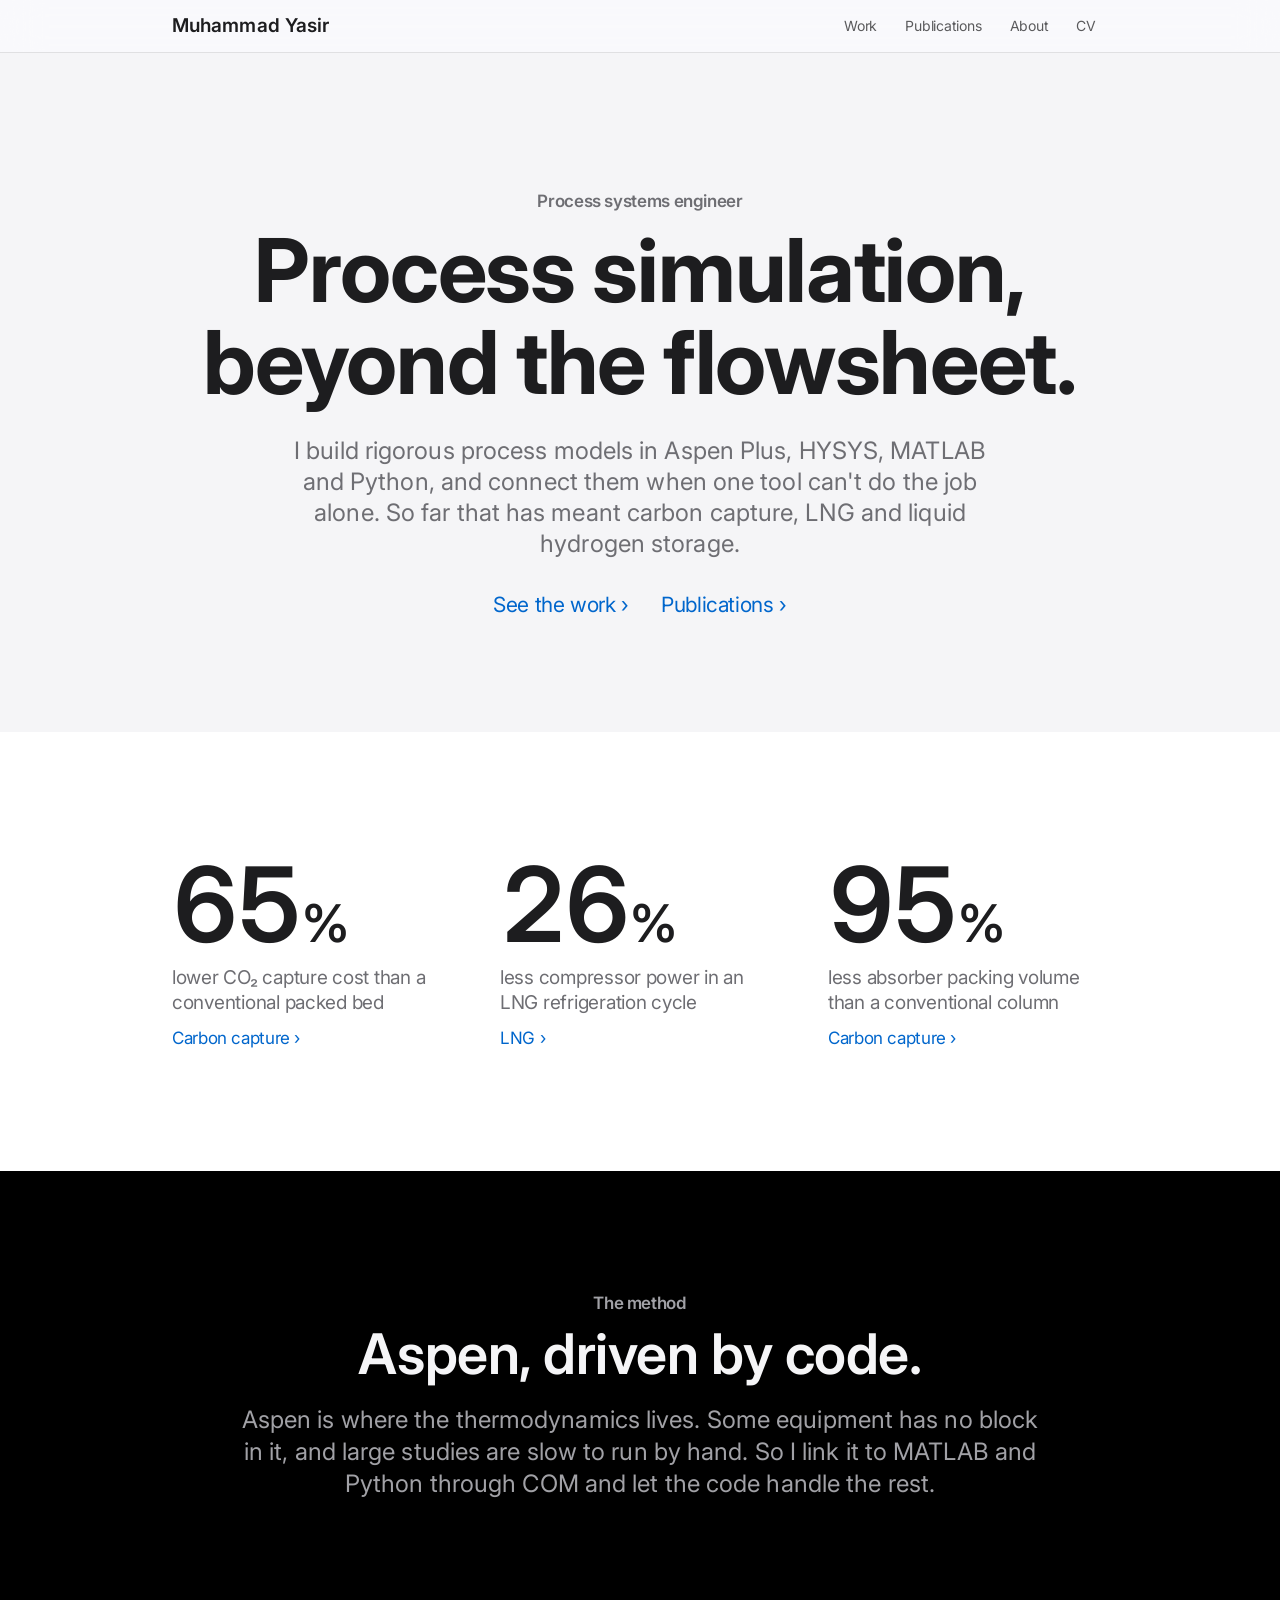
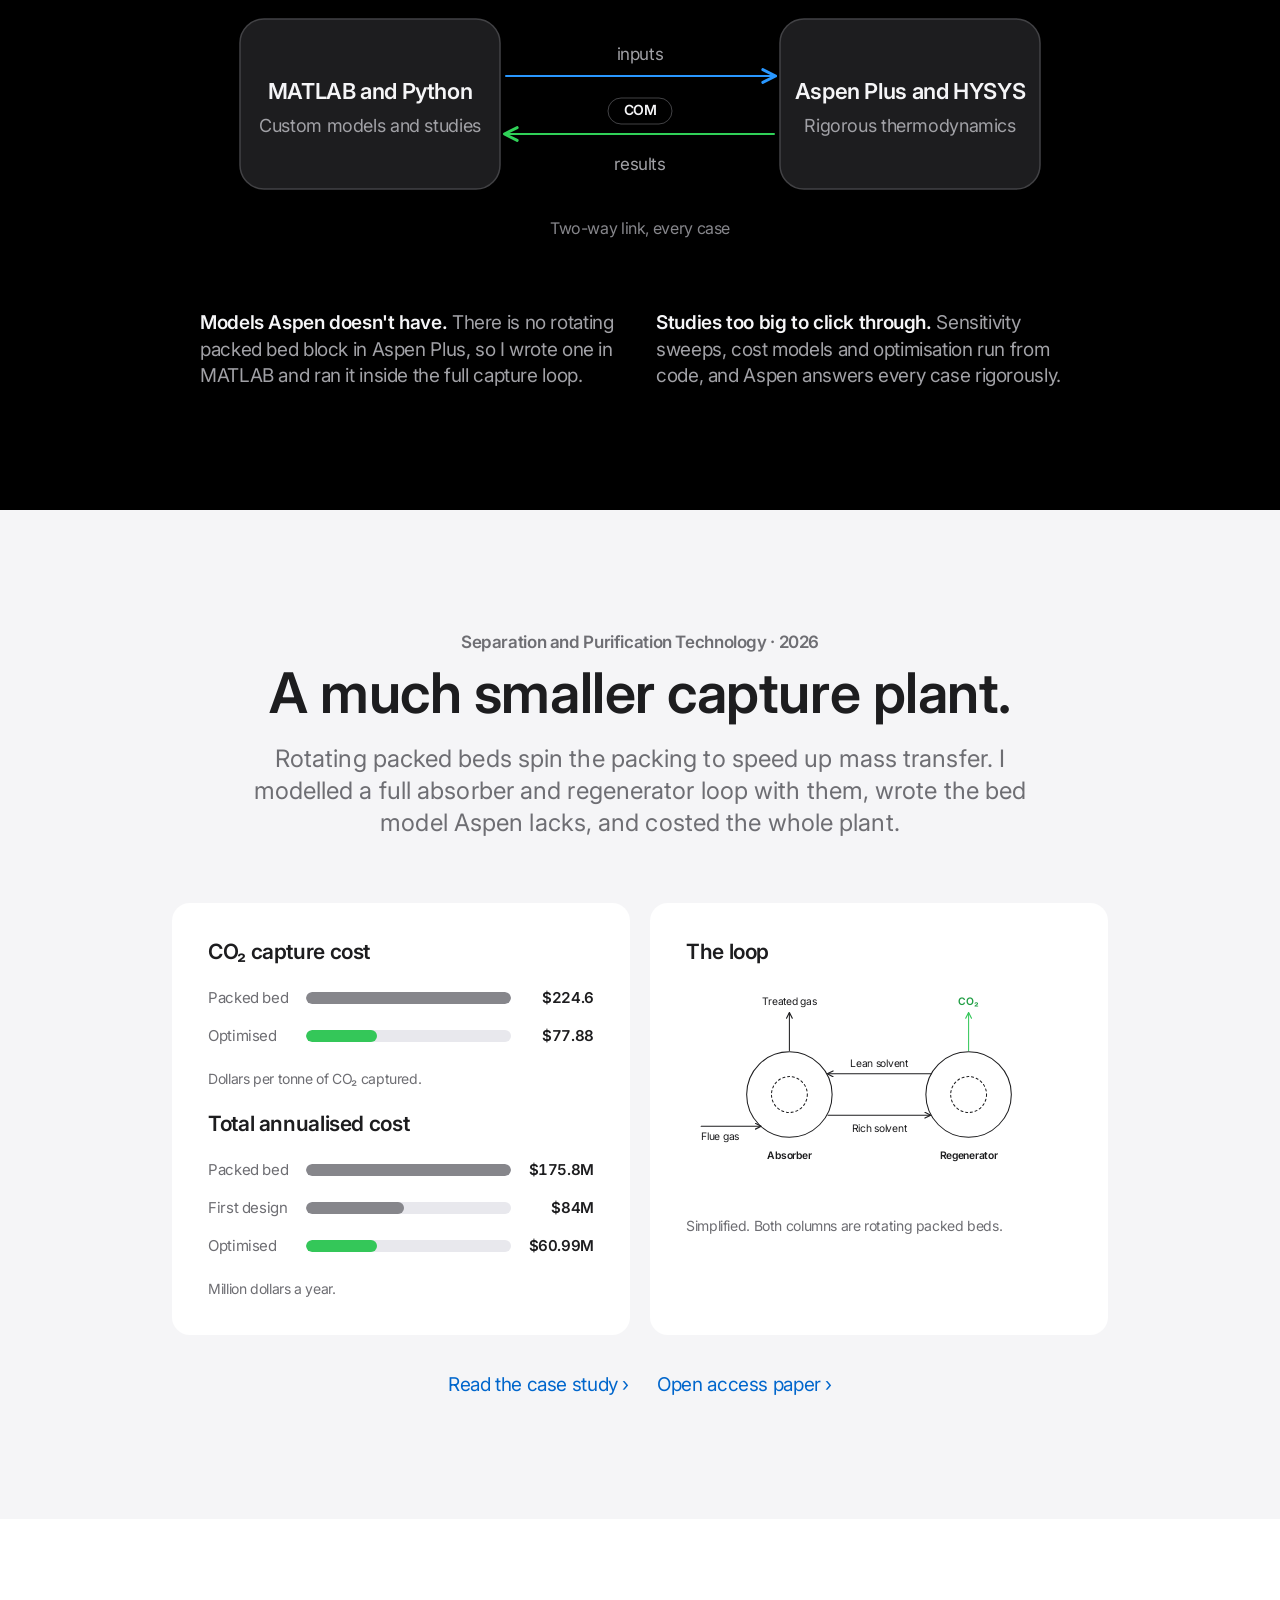
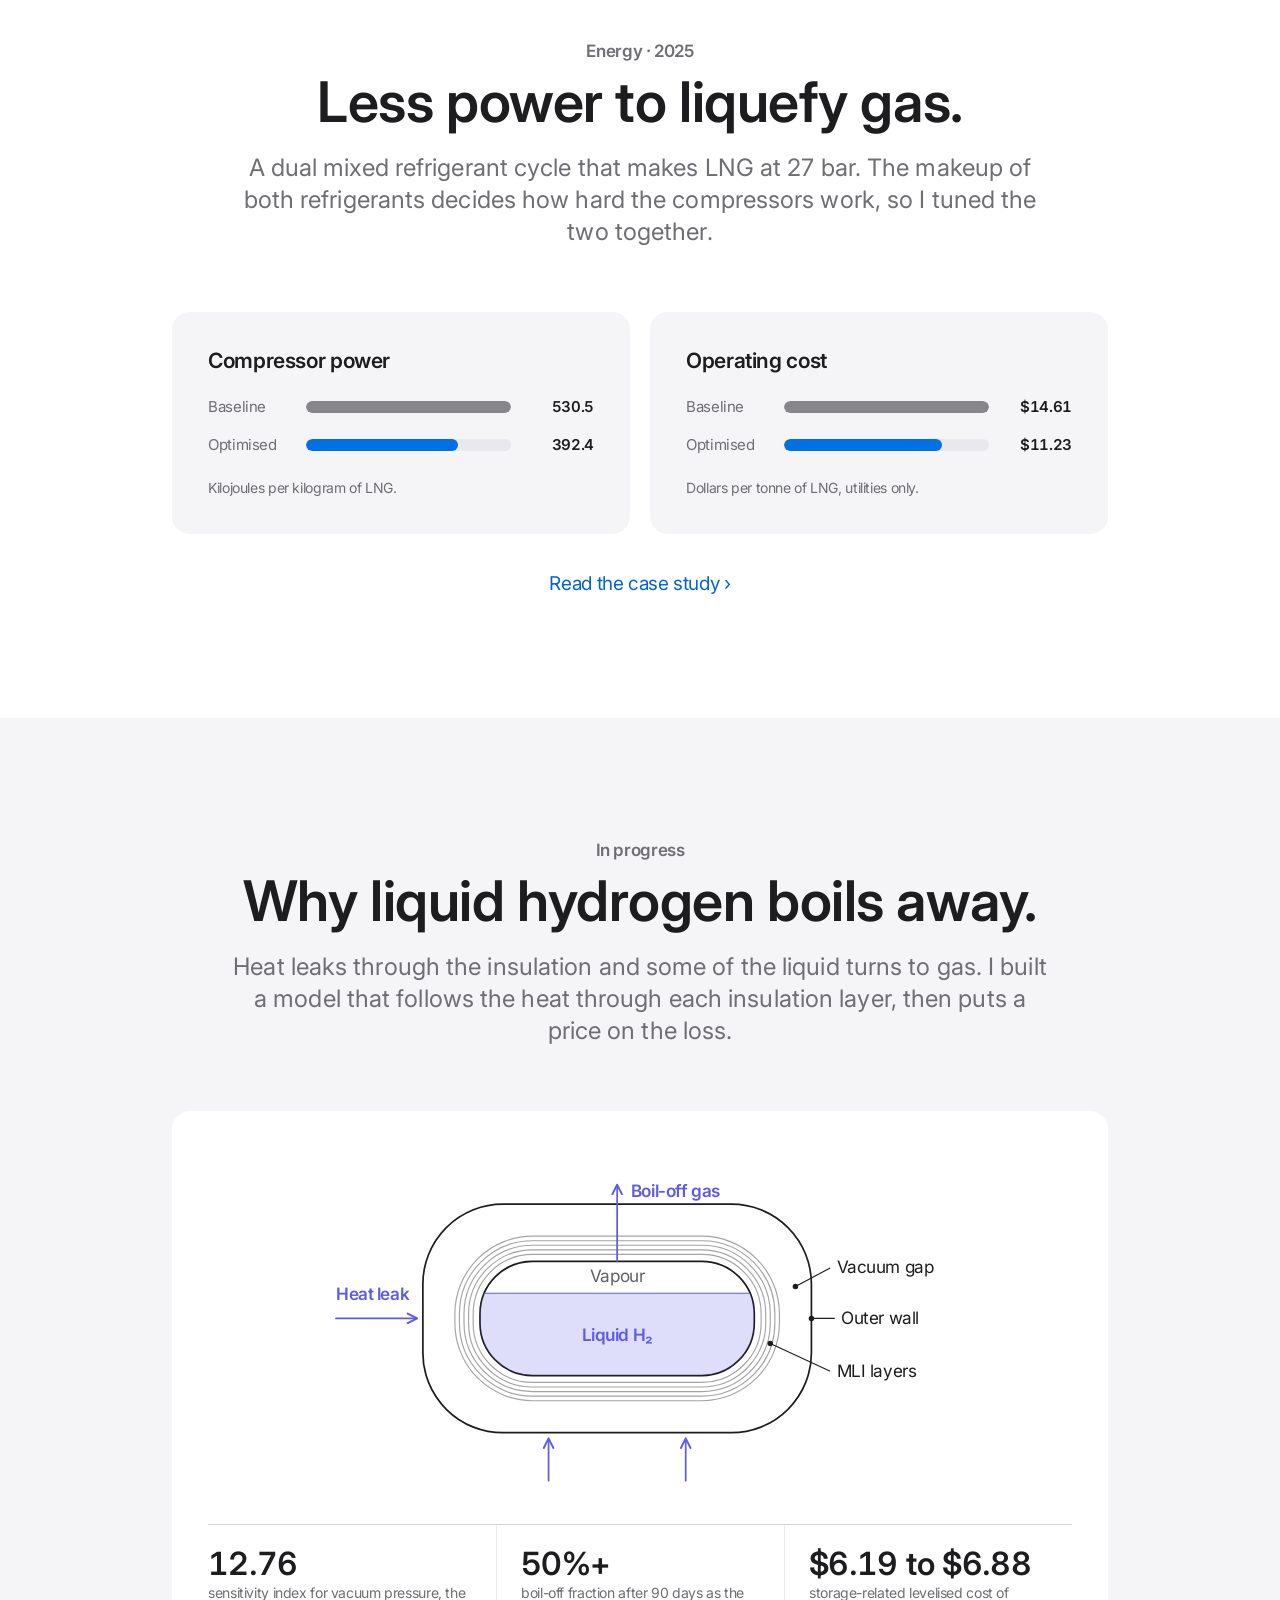
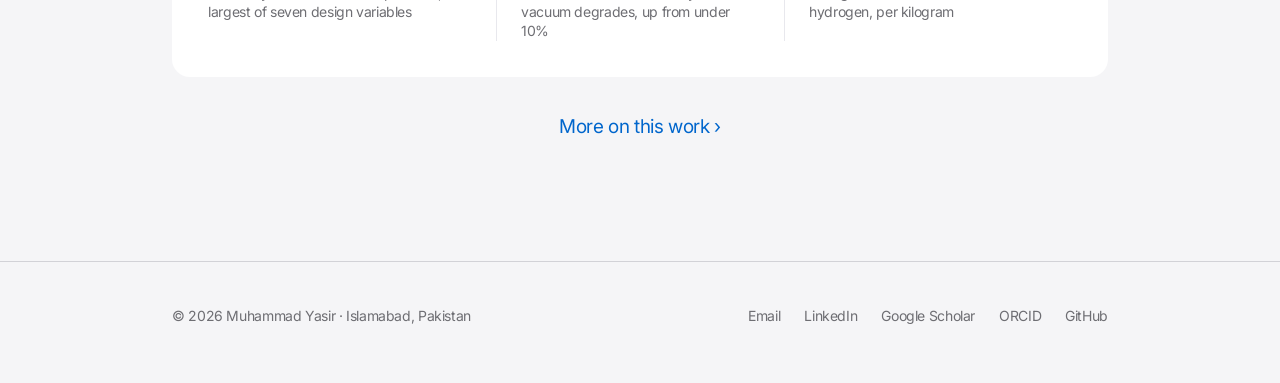
==== index.html @ c4dac1cd "Initial portfolio site Static site: home, publications, about and four case studies." ====
<!doctype html>
<html lang="en">
<head>
<meta charset="utf-8">
<meta name="viewport" content="width=device-width,initial-scale=1,viewport-fit=cover">
<title>Muhammad Yasir | Process systems engineer</title>
<meta name="description" content="Process systems engineer. Rigorous models in Aspen Plus, HYSYS, MATLAB and Python, connected through COM. Published work on carbon capture, LNG and liquid hydrogen storage.">
<link rel="canonical" href="https://yasirshehzad10.github.io/">
<link rel="icon" href="favicon.svg" type="image/svg+xml">
<meta property="og:type" content="website">
<meta property="og:title" content="Muhammad Yasir | Process systems engineer">
<meta property="og:description" content="Process simulation beyond the flowsheet. Published work on carbon capture, LNG and liquid hydrogen storage.">
<meta property="og:url" content="https://yasirshehzad10.github.io/">
<meta property="og:image" content="https://yasirshehzad10.github.io/assets/img/og/home.png">
<meta name="twitter:card" content="summary_large_image">
<link rel="preconnect" href="https://fonts.googleapis.com">
<link rel="preconnect" href="https://fonts.gstatic.com" crossorigin>
<link rel="stylesheet" href="https://fonts.googleapis.com/css2?family=Inter:opsz,wght@14..32,400..700&display=swap">
<link rel="stylesheet" href="assets/css/site.css">
<script type="application/ld+json">
{"@context":"https://schema.org","@type":"Person","name":"Muhammad Yasir","jobTitle":"Process systems engineer","url":"https://yasirshehzad10.github.io/","image":"https://yasirshehzad10.github.io/assets/img/about/yasir-800.webp","alumniOf":"NFC Institute of Engineering and Technology","sameAs":["https://www.linkedin.com/in/muhammadyasir-che","https://scholar.google.com/citations?user=EjWnAtcAAAAJ","https://orcid.org/0009-0003-7058-2050","https://github.com/yasirshehzad10"]}
</script>
</head>
<body>
<a class="skip" href="#main">Skip to content</a>
<header class="nav"><div class="nav-in">
  <a class="brand" href="./">Muhammad Yasir</a>
  <nav aria-label="Main"><a href="#work">Work</a><a href="publications/">Publications</a><a href="about/">About</a><a href="cv.pdf">CV</a></nav>
</div></header>

<main id="main">

<section class="hero">
  <div class="wrap reveal">
    <p class="eyebrow">Process systems engineer</p>
    <h1>Process simulation,<br>beyond the flowsheet.</h1>
    <p class="sub">I build rigorous process models in Aspen Plus, HYSYS, MATLAB and Python, and connect them when one tool can't do the job alone. So far that has meant carbon capture, LNG and liquid hydrogen storage.</p>
    <p class="hero-links"><a class="chev-link" href="#work">See the work</a><a class="chev-link" href="publications/">Publications</a></p>
  </div>
</section>

<section class="sec sec--alt" aria-label="Headline results">
  <div class="wrap">
    <div class="figs reveal">
      <div class="fig"><b>65<small>%</small></b><span>lower CO₂ capture cost than a conventional packed bed</span><a class="chev-link" href="work/rpb-carbon-capture/">Carbon capture</a></div>
      <div class="fig"><b>26<small>%</small></b><span>less compressor power in an LNG refrigeration cycle</span><a class="chev-link" href="work/lng-dual-mixed-refrigerant/">LNG</a></div>
      <div class="fig"><b>95<small>%</small></b><span>less absorber packing volume than a conventional column</span><a class="chev-link" href="work/rpb-carbon-capture/">Carbon capture</a></div>
    </div>
  </div>
</section>

<section class="sec sec--dark" id="method" aria-labelledby="method-h">
  <div class="wrap center reveal">
    <p class="eyebrow">The method</p>
    <h2 class="h" id="method-h">Aspen, driven by code.</h2>
    <p class="lede">Aspen is where the thermodynamics lives. Some equipment has no block in it, and large studies are slow to run by hand. So I link it to MATLAB and Python through COM and let the code handle the rest.</p>

    <div class="method">
      <svg class="m-desk" viewBox="0 0 880 290" role="img" aria-labelledby="ml-t" font-family="-apple-system,BlinkMacSystemFont,'SF Pro Text',Inter,'Segoe UI',Helvetica,Arial,sans-serif">
        <title id="ml-t">MATLAB and Python send inputs to Aspen Plus and HYSYS through COM. Aspen sends rigorous results back.</title>
        <defs>
          <marker id="mb" viewBox="0 0 10 10" refX="8" refY="5" markerWidth="8" markerHeight="8" orient="auto"><path d="M1 1L9 5L1 9" fill="none" stroke="#2997ff" stroke-width="1.8" stroke-linecap="round" stroke-linejoin="round"/></marker>
          <marker id="mg" viewBox="0 0 10 10" refX="8" refY="5" markerWidth="8" markerHeight="8" orient="auto"><path d="M1 1L9 5L1 9" fill="none" stroke="#30d158" stroke-width="1.8" stroke-linecap="round" stroke-linejoin="round"/></marker>
        </defs>
        <rect x="40" y="55" width="260" height="170" rx="24" fill="#1d1d1f" stroke="#424245" stroke-width="1.5"/>
        <rect x="580" y="55" width="260" height="170" rx="24" fill="#1d1d1f" stroke="#424245" stroke-width="1.5"/>
        <g text-anchor="middle">
          <text x="170" y="135" font-size="22" font-weight="600" fill="#f5f5f7">MATLAB and Python</text>
          <text x="170" y="168" font-size="18" fill="#a1a1a6">Custom models and studies</text>
          <text x="710" y="135" font-size="22" font-weight="600" fill="#f5f5f7">Aspen Plus and HYSYS</text>
          <text x="710" y="168" font-size="18" fill="#a1a1a6">Rigorous thermodynamics</text>
          <text x="440" y="96" font-size="17" fill="#a1a1a6">inputs</text>
          <text x="440" y="206" font-size="17" fill="#a1a1a6">results</text>
          <text x="440" y="151" font-size="14" font-weight="600" fill="#f5f5f7">COM</text>
        </g>
        <path d="M306 112H574" fill="none" stroke="#2997ff" stroke-width="2" stroke-linecap="round" marker-end="url(#mb)"/>
        <path d="M574 170H306" fill="none" stroke="#30d158" stroke-width="2" stroke-linecap="round" marker-end="url(#mg)"/>
        <rect x="408" y="134" width="64" height="26" rx="13" fill="none" stroke="#424245"/>
        <text x="440" y="270" text-anchor="middle" font-size="16" fill="#86868b">Two-way link, every case</text>
      </svg>

      <svg class="m-mob" viewBox="0 0 360 500" role="img" aria-labelledby="ml-t2" font-family="-apple-system,BlinkMacSystemFont,'SF Pro Text',Inter,'Segoe UI',Helvetica,Arial,sans-serif">
        <title id="ml-t2">MATLAB and Python send inputs to Aspen Plus and HYSYS through COM. Aspen sends rigorous results back.</title>
        <rect x="30" y="10" width="300" height="110" rx="22" fill="#1d1d1f" stroke="#424245" stroke-width="1.5"/>
        <rect x="30" y="340" width="300" height="110" rx="22" fill="#1d1d1f" stroke="#424245" stroke-width="1.5"/>
        <g text-anchor="middle">
          <text x="180" y="59" font-size="22" font-weight="600" fill="#f5f5f7">MATLAB and Python</text>
          <text x="180" y="88" font-size="16" fill="#a1a1a6">Custom models and studies</text>
          <text x="180" y="389" font-size="22" font-weight="600" fill="#f5f5f7">Aspen Plus and HYSYS</text>
          <text x="180" y="418" font-size="16" fill="#a1a1a6">Rigorous thermodynamics</text>
          <text x="118" y="240" font-size="15" fill="#a1a1a6" text-anchor="end">inputs</text>
          <text x="242" y="240" font-size="15" fill="#a1a1a6" text-anchor="start">results</text>
          <text x="180" y="245" font-size="13" font-weight="600" fill="#f5f5f7">COM</text>
        </g>
        <path d="M130 126V334" fill="none" stroke="#2997ff" stroke-width="2" stroke-linecap="round" marker-end="url(#mb)"/>
        <path d="M230 334V126" fill="none" stroke="#30d158" stroke-width="2" stroke-linecap="round" marker-end="url(#mg)"/>
        <text x="180" y="485" text-anchor="middle" font-size="14" fill="#86868b">Two-way link, every case</text>
      </svg>
    </div>

    <div class="method-note" style="text-align:left">
      <p><b>Models Aspen doesn't have.</b> There is no rotating packed bed block in Aspen Plus, so I wrote one in MATLAB and ran it inside the full capture loop.</p>
      <p><b>Studies too big to click through.</b> Sensitivity sweeps, cost models and optimisation run from code, and Aspen answers every case rigorously.</p>
    </div>
  </div>
</section>

<section class="sec" id="work" aria-labelledby="rpb-h">
  <div class="wrap">
    <div class="center reveal">
      <p class="eyebrow">Separation and Purification Technology · 2026</p>
      <h2 class="h" id="rpb-h">A much smaller capture plant.</h2>
      <p class="lede">Rotating packed beds spin the packing to speed up mass transfer. I modelled a full absorber and regenerator loop with them, wrote the bed model Aspen lacks, and costed the whole plant.</p>
    </div>
    <div class="panels reveal">
      <div class="panel acc-green">
        <h3>CO₂ capture cost</h3>
        <div class="bars" role="img" aria-label="Capture cost fell from 224.6 dollars per tonne for a conventional packed bed to 77.88 for the optimised rotating packed bed">
          <div class="bar-row"><span class="bar-l">Packed bed</span><span class="bar-t"><i style="--w:100%"></i></span><span class="bar-v">$224.6</span></div>
          <div class="bar-row acc"><span class="bar-l">Optimised</span><span class="bar-t"><i style="--w:34.7%"></i></span><span class="bar-v">$77.88</span></div>
        </div>
        <p class="cap">Dollars per tonne of CO₂ captured.</p>
        <h3>Total annualised cost</h3>
        <div class="bars" role="img" aria-label="Total annualised cost fell from 175.8 million dollars a year for a packed bed, to 84 for the best parametric design, to 60.99 for the optimised design">
          <div class="bar-row"><span class="bar-l">Packed bed</span><span class="bar-t"><i style="--w:100%"></i></span><span class="bar-v">$175.8M</span></div>
          <div class="bar-row"><span class="bar-l">First design</span><span class="bar-t"><i style="--w:47.8%"></i></span><span class="bar-v">$84M</span></div>
          <div class="bar-row acc"><span class="bar-l">Optimised</span><span class="bar-t"><i style="--w:34.7%"></i></span><span class="bar-v">$60.99M</span></div>
        </div>
        <p class="cap">Million dollars a year.</p>
      </div>
      <div class="panel">
        <h3>The loop</h3>
        <svg viewBox="0 0 560 300" role="img" aria-labelledby="rpb-t" fill="none" stroke="currentColor" stroke-width="1.5" stroke-linecap="round" stroke-linejoin="round" font-family="inherit">
          <title id="rpb-t">Simplified flow diagram: flue gas enters a rotating packed bed absorber. Rich solvent goes to a rotating packed bed regenerator and lean solvent returns. CO2 leaves the regenerator.</title>
          <defs>
            <marker id="rk" viewBox="0 0 10 10" refX="8" refY="5" markerWidth="7" markerHeight="7" orient="auto"><path d="M1 1L9 5L1 9" stroke="currentColor" stroke-width="1.6"/></marker>
            <marker id="rg" viewBox="0 0 10 10" refX="8" refY="5" markerWidth="7" markerHeight="7" orient="auto"><path d="M1 1L9 5L1 9" stroke="#34c759" stroke-width="1.6"/></marker>
          </defs>
          <circle cx="150" cy="156" r="62"/><circle cx="150" cy="156" r="26" stroke-dasharray="3 4"/>
          <circle cx="410" cy="156" r="62"/><circle cx="410" cy="156" r="26" stroke-dasharray="3 4"/>
          <path d="M22 202H108" marker-end="url(#rk)"/>
          <path d="M150 92V38" marker-end="url(#rk)"/>
          <path d="M410 92V38" stroke="#34c759" marker-end="url(#rg)"/>
          <path d="M356 126H206" marker-end="url(#rk)"/>
          <path d="M206 186H354" marker-end="url(#rk)"/>
          <g stroke="none" fill="currentColor" font-size="15">
            <text x="22" y="222">Flue gas</text>
            <text x="150" y="26" text-anchor="middle">Treated gas</text>
            <text x="410" y="26" text-anchor="middle" fill="#1f9d43" font-weight="600">CO₂</text>
            <text x="280" y="116" text-anchor="middle">Lean solvent</text>
            <text x="280" y="210" text-anchor="middle">Rich solvent</text>
            <text x="150" y="250" text-anchor="middle" font-weight="600">Absorber</text>
            <text x="410" y="250" text-anchor="middle" font-weight="600">Regenerator</text>
          </g>
        </svg>
        <p class="cap">Simplified. Both columns are rotating packed beds.</p>
      </div>
    </div>
    <p class="cta reveal"><a class="chev-link" href="work/rpb-carbon-capture/">Read the case study</a><a class="chev-link" href="https://doi.org/10.1016/j.seppur.2025.136584" rel="noopener">Open access paper</a></p>
  </div>
</section>

<section class="sec sec--alt" aria-labelledby="lng-h">
  <div class="wrap">
    <div class="center reveal">
      <p class="eyebrow">Energy · 2025</p>
      <h2 class="h" id="lng-h">Less power to liquefy gas.</h2>
      <p class="lede">A dual mixed refrigerant cycle that makes LNG at 27 bar. The makeup of both refrigerants decides how hard the compressors work, so I tuned the two together.</p>
    </div>
    <div class="panels reveal">
      <div class="panel acc-blue">
        <h3>Compressor power</h3>
        <div class="bars" role="img" aria-label="Compressor power fell from 530.5 to 392.4 kilojoules per kilogram of LNG">
          <div class="bar-row"><span class="bar-l">Baseline</span><span class="bar-t"><i style="--w:100%"></i></span><span class="bar-v">530.5</span></div>
          <div class="bar-row acc"><span class="bar-l">Optimised</span><span class="bar-t"><i style="--w:74%"></i></span><span class="bar-v">392.4</span></div>
        </div>
        <p class="cap">Kilojoules per kilogram of LNG.</p>
      </div>
      <div class="panel acc-blue">
        <h3>Operating cost</h3>
        <div class="bars" role="img" aria-label="Utility operating cost fell from 14.61 to 11.23 dollars per tonne of LNG">
          <div class="bar-row"><span class="bar-l">Baseline</span><span class="bar-t"><i style="--w:100%"></i></span><span class="bar-v">$14.61</span></div>
          <div class="bar-row acc"><span class="bar-l">Optimised</span><span class="bar-t"><i style="--w:76.9%"></i></span><span class="bar-v">$11.23</span></div>
        </div>
        <p class="cap">Dollars per tonne of LNG, utilities only.</p>
      </div>
    </div>
    <p class="cta reveal"><a class="chev-link" href="work/lng-dual-mixed-refrigerant/">Read the case study</a></p>
  </div>
</section>

<section class="sec" aria-labelledby="now-h">
  <div class="wrap">
    <div class="center reveal">
      <p class="eyebrow">In progress</p>
      <h2 class="h" id="now-h">Why liquid hydrogen boils away.</h2>
      <p class="lede">Heat leaks through the insulation and some of the liquid turns to gas. I built a model that follows the heat through each insulation layer, then puts a price on the loss.</p>
    </div>
    <div class="panels reveal" style="grid-template-columns:1fr">
      <div class="panel acc-indigo">
        <svg viewBox="0 0 560 300" role="img" aria-labelledby="lh-t" fill="none" stroke="currentColor" stroke-width="1.5" stroke-linecap="round" stroke-linejoin="round" font-family="inherit" style="max-width:640px;margin-inline:auto">
          <title id="lh-t">Cross-section of a liquid hydrogen tank: an outer wall, a vacuum gap, layers of multilayer insulation around an inner tank holding liquid hydrogen and vapour. Heat leaks in from outside and boil-off gas leaves at the top.</title>
          <defs>
            <clipPath id="lh-clip"><rect x="140" y="100" width="240" height="100" rx="46"/></clipPath>
            <marker id="lk" viewBox="0 0 10 10" refX="8" refY="5" markerWidth="7" markerHeight="7" orient="auto"><path d="M1 1L9 5L1 9" stroke="#5e5ce6" stroke-width="1.6"/></marker>
          </defs>
          <rect x="90" y="50" width="340" height="200" rx="70"/>
          <g stroke-width="1" opacity=".4">
            <rect x="134" y="94" width="252" height="112" rx="52"/>
            <rect x="130" y="90" width="260" height="120" rx="56"/>
            <rect x="126" y="86" width="268" height="128" rx="60"/>
            <rect x="122" y="82" width="276" height="136" rx="64"/>
            <rect x="118" y="78" width="284" height="144" rx="68"/>
          </g>
          <rect x="140" y="100" width="240" height="100" rx="46"/>
          <g clip-path="url(#lh-clip)"><rect x="140" y="128" width="240" height="72" fill="#5e5ce6" fill-opacity=".2" stroke="none"/></g>
          <path d="M140 128H380" stroke="#5e5ce6" stroke-width="1" clip-path="url(#lh-clip)"/>
          <path d="M260 100V34" stroke="#5e5ce6" marker-end="url(#lk)"/>
          <path d="M14 150H84" stroke="#5e5ce6" marker-end="url(#lk)"/>
          <path d="M200 292V256" stroke="#5e5ce6" marker-end="url(#lk)"/>
          <path d="M320 292V256" stroke="#5e5ce6" marker-end="url(#lk)"/>
          <g stroke-width="1"><path d="M430 150H450"/><path d="M416 122L446 106"/><path d="M394 172L446 196"/></g>
          <g fill="currentColor" stroke="none"><circle cx="430" cy="150" r="2.4"/><circle cx="416" cy="122" r="2.4"/><circle cx="394" cy="172" r="2.4"/></g>
          <g stroke="none" fill="currentColor" font-size="15">
            <text x="272" y="44" fill="#5e5ce6" font-weight="600">Boil-off gas</text>
            <text x="14" y="134" fill="#5e5ce6" font-weight="600">Heat leak</text>
            <text x="260" y="170" text-anchor="middle" fill="#5e5ce6" font-weight="600">Liquid H₂</text>
            <text x="260" y="118" text-anchor="middle" opacity=".7">Vapour</text>
            <text x="456" y="155">Outer wall</text>
            <text x="452" y="110">Vacuum gap</text>
            <text x="452" y="201">MLI layers</text>
          </g>
        </svg>
        <div class="stats">
          <div class="stat"><b>12.76</b><span>sensitivity index for vacuum pressure, the largest of seven design variables</span></div>
          <div class="stat"><b>50%+</b><span>boil-off fraction after 90 days as the vacuum degrades, up from under 10%</span></div>
          <div class="stat"><b>$6.19 to $6.88</b><span>storage-related levelised cost of hydrogen, per kilogram</span></div>
        </div>
      </div>
    </div>
    <p class="cta reveal"><a class="chev-link" href="work/lh2-boil-off/">More on this work</a></p>
  </div>
</section>

</main>

<footer class="foot"><div class="foot-in">
  <span>© 2026 Muhammad Yasir · Islamabad, Pakistan</span>
  <ul>
    <li><a href="#" data-u="yasirshehzad0" data-d="gmail.com">Email</a></li>
    <li><a href="https://www.linkedin.com/in/muhammadyasir-che" rel="noopener">LinkedIn</a></li>
    <li><a href="https://scholar.google.com/citations?user=EjWnAtcAAAAJ" rel="noopener">Google Scholar</a></li>
    <li><a href="https://orcid.org/0009-0003-7058-2050" rel="noopener">ORCID</a></li>
    <li><a href="https://github.com/yasirshehzad10" rel="noopener">GitHub</a></li>
  </ul>
</div></footer>
<script src="assets/js/site.js" defer></script>
</body>
</html>
---- assets/css/site.css ----
/* Muhammad Yasir, portfolio. Tokens match the Command Deck. */
:root{
  color-scheme:light dark;
  --bg:#f5f5f7; --alt:#ffffff; --card:#ffffff; --card-on-alt:#f5f5f7;
  --ink:#1d1d1f; --ink2:#6e6e73; --ink3:#86868b;
  --hair:#d2d2d7; --hair2:#e8e8ed; --track:#e8e8ed;
  --blue:#0071e3; --link:#0066cc;
  --green:#34c759; --blue-c:#0071e3; --indigo:#5e5ce6; --orange:#ff9f0a;
  --black:#000; --on-black:#f5f5f7; --on-black2:#a1a1a6;
  --nav-bg:rgba(251,251,253,.82); --nav-line:rgba(0,0,0,.1);
  --font:-apple-system,BlinkMacSystemFont,"SF Pro Text","Inter","Helvetica Neue",Helvetica,Arial,sans-serif;
  --display:-apple-system,BlinkMacSystemFont,"SF Pro Display","Inter","Helvetica Neue",Helvetica,Arial,sans-serif;
  --r:18px; --max:980px;
}
@media (prefers-color-scheme:dark){
  :root{
    --bg:#0b0b0c; --alt:#161617; --card:#1d1d1f; --card-on-alt:#232326;
    --ink:#f5f5f7; --ink2:#a1a1a6; --ink3:#86868b;
    --hair:#424245; --hair2:#2c2c2e; --track:#2c2c2e;
    --link:#2997ff;
    --nav-bg:rgba(22,22,23,.8); --nav-line:rgba(255,255,255,.12);
  }
}
*{box-sizing:border-box}
html{-webkit-text-size-adjust:100%;scroll-padding-top:64px}
body{margin:0;background:var(--bg);color:var(--ink);font-family:var(--font);font-size:17px;line-height:1.47;letter-spacing:-.022em;-webkit-font-smoothing:antialiased;-moz-osx-font-smoothing:grayscale;font-optical-sizing:auto}
h1,h2,h3,p,figure,dl,dd,ul,ol{margin:0}
h1,h2,h3{text-wrap:balance}
p{text-wrap:pretty}
a{color:var(--link);text-decoration:none}
a:hover{text-decoration:underline}
img,svg{display:block;max-width:100%;height:auto}
:focus-visible{outline:2px solid var(--blue);outline-offset:3px;border-radius:8px}
.skip{position:absolute;left:12px;top:-60px;background:var(--ink);color:var(--bg);padding:8px 14px;border-radius:980px;z-index:30;transition:top .2s}
.skip:focus{top:8px;text-decoration:none}
.sr{position:absolute;width:1px;height:1px;overflow:hidden;clip:rect(0 0 0 0);white-space:nowrap}
.wrap{max-width:var(--max);margin:0 auto;padding-inline:22px}
.narrow{max-width:760px}

/* nav */
.nav{position:sticky;top:0;z-index:20;background:var(--nav-bg);-webkit-backdrop-filter:saturate(180%) blur(20px);backdrop-filter:saturate(180%) blur(20px);border-bottom:1px solid var(--nav-line)}
.nav-in{max-width:var(--max);margin:0 auto;padding-inline:22px;height:52px;display:flex;align-items:center;justify-content:space-between;gap:16px}
.brand{font-family:var(--display);font-size:19px;font-weight:600;letter-spacing:.005em;color:var(--ink);white-space:nowrap}
.brand:hover{text-decoration:none}
.nav nav{display:flex;gap:4px}
.nav nav a{font-size:14px;letter-spacing:-.016em;color:var(--ink);opacity:.72;padding:6px 12px;border-radius:980px;transition:opacity .2s,background-color .2s;white-space:nowrap}
.nav nav a:hover{opacity:1;text-decoration:none}
.nav nav a[aria-current="page"]{opacity:1;background:var(--track);font-weight:600}
@media (max-width:733px){
  .nav-in{padding-inline:14px;height:48px;gap:6px}
  .brand{font-size:15.5px}
  .nav nav{gap:0;margin-right:-4px}
  .nav nav a{padding:6px 6px;font-size:13px}
}

@media (max-width:360px){.brand{font-size:14px}.nav nav a{padding:6px 4px;font-size:12px}}

/* sections */
.sec{padding-block:120px;background:var(--bg)}
.sec--alt{background:var(--alt)}
.sec--dark{background:var(--black);color:var(--on-black)}
.sec--dark .lede,.sec--dark .sub{color:var(--on-black2)}
.sec--dark a{color:#2997ff}
.sec--tight{padding-block:72px}
@media (max-width:733px){.sec{padding-block:72px}.sec--tight{padding-block:48px}}
.center{text-align:center}
.center .lede,.center .sub{margin-inline:auto}

.eyebrow{font-size:17px;font-weight:600;color:var(--ink2);letter-spacing:-.022em}
.sec--dark .eyebrow{color:var(--on-black2)}
.hero{padding-block:136px 112px;text-align:center;background:var(--bg)}
.hero h1{font-family:var(--display);font-size:clamp(46px,8.4vw,88px);line-height:1.05;font-weight:700;letter-spacing:-.015em;margin-top:10px}
.hero .sub{font-size:clamp(19px,2.4vw,24px);line-height:1.3;color:var(--ink2);max-width:30em;margin:26px auto 0;letter-spacing:.004em}
.hero-links{display:flex;flex-wrap:wrap;gap:10px 32px;justify-content:center;margin-top:30px;font-size:21px}
@media (max-width:733px){.hero{padding-block:88px 72px}.hero-links{font-size:19px}}
h2.h{font-family:var(--display);font-size:clamp(32px,5.4vw,56px);line-height:1.08;font-weight:600;letter-spacing:-.008em;margin-top:8px}
.lede{font-size:clamp(19px,2.2vw,24px);line-height:1.33;color:var(--ink2);max-width:34em;margin-top:20px;letter-spacing:.004em}
.chev-link{white-space:nowrap}
.chev-link::after{content:" \203A"}

/* numbers */
.figs{display:grid;grid-template-columns:repeat(3,1fr);gap:48px}
.fig{display:grid;gap:10px;align-content:start}
.fig b{font-family:var(--display);font-size:clamp(64px,9.6vw,104px);line-height:1;font-weight:600;letter-spacing:-.03em;font-variant-numeric:tabular-nums}
.fig b small{font-size:.5em;letter-spacing:-.02em;margin-left:.04em}
.fig span{font-size:19px;line-height:1.3;color:var(--ink2);max-width:14em;letter-spacing:-.014em}
.fig a{font-size:17px}
@media (max-width:860px){.figs{grid-template-columns:1fr;gap:0}.fig{padding-block:32px;border-top:1px solid var(--hair2)}.fig:first-child{border-top:0;padding-top:0}.fig:last-child{padding-bottom:0}}

/* method diagram */
.method{margin-top:64px}
.method svg{width:100%;max-width:880px;margin-inline:auto}
.m-mob{display:none;max-width:360px!important}
@media (max-width:733px){.m-desk{display:none}.m-mob{display:block}}
.method-note{display:grid;grid-template-columns:1fr 1fr;gap:32px;max-width:880px;margin:56px auto 0;color:var(--on-black2);font-size:19px;line-height:1.4}
.method-note b{color:var(--on-black);font-weight:600}
@media (max-width:733px){.method-note{grid-template-columns:1fr;gap:20px;font-size:17px}}

/* panels */
.panels{display:grid;grid-template-columns:1fr 1fr;gap:20px;margin-top:64px}
.panel{background:var(--card);border-radius:var(--r);padding:36px;display:grid;gap:22px;align-content:start;min-width:0}
.sec--alt .panel{background:var(--card-on-alt)}
.panel h3{font-family:var(--display);font-size:21px;font-weight:600;line-height:1.25}
.panel .cap{font-size:14px;color:var(--ink2);line-height:1.4}
.panel svg{width:100%;height:auto;color:var(--ink)}
@media (max-width:860px){.panels{grid-template-columns:1fr}.panel{padding:26px 22px}}
.cta{display:flex;flex-wrap:wrap;gap:8px 28px;justify-content:center;margin-top:36px;font-size:19px}
.panel-foot{margin-top:0}

/* data bars */
.bars{display:grid;gap:16px}
.bar-row{display:grid;grid-template-columns:5.6em 1fr auto;gap:14px;align-items:center;font-size:15px}
.bar-l{color:var(--ink2)}
.bar-t{height:12px;border-radius:6px;background:var(--track);overflow:hidden}
.bar-t i{display:block;height:100%;width:var(--w);border-radius:6px;background:var(--ink3)}
.bar-row.acc .bar-t i{background:var(--accent,var(--blue-c))}
.bar-v{font-variant-numeric:tabular-nums;font-weight:600;min-width:4.6em;text-align:right}
.acc-green{--accent:var(--green)}.acc-blue{--accent:var(--blue-c)}.acc-indigo{--accent:var(--indigo)}.acc-orange{--accent:var(--orange)}
.bars-title{font-size:15px;font-weight:600;margin-bottom:-4px}
@media (max-width:460px){.bar-row{grid-template-columns:4.4em 1fr auto;gap:10px;font-size:14px}}

/* now */
.stats{display:grid;grid-template-columns:repeat(3,1fr);gap:0;border-top:1px solid var(--hair);margin-top:12px}
.stat{padding:22px 24px 0 0;display:grid;gap:4px;align-content:start}
.stat+.stat{padding-left:24px;border-left:1px solid var(--hair2)}
.stat b{font-family:var(--display);font-size:32px;line-height:1.05;font-weight:600;letter-spacing:-.02em;font-variant-numeric:tabular-nums}
.stat span{font-size:14px;color:var(--ink2);line-height:1.35}
@media (max-width:733px){.stats{grid-template-columns:1fr}.stat,.stat+.stat{padding:18px 0 0;border-left:0}.stat+.stat{border-top:1px solid var(--hair2);margin-top:18px}.stat b{font-size:34px}}
.status{display:inline-flex;align-items:center;gap:8px;font-size:15px;color:var(--ink2);background:var(--card);border-radius:980px;padding:6px 14px}
.sec--alt .status{background:var(--card-on-alt)}
.status i{width:8px;height:8px;border-radius:50%;background:var(--orange);display:inline-block}
.quiet{color:var(--ink3);font-size:15px;margin-top:22px}

/* case study pages */
.case-hero{padding-block:104px 72px;background:var(--bg)}
.case-hero h1{font-family:var(--display);font-size:clamp(40px,7vw,72px);line-height:1.06;font-weight:700;letter-spacing:-.012em;margin-top:10px}
.case-hero .lede{margin-top:22px}
.bignum{display:grid;gap:8px;margin-top:0}
.bignum b{font-family:var(--display);font-size:clamp(80px,14vw,144px);line-height:1;font-weight:600;letter-spacing:-.035em;font-variant-numeric:tabular-nums}
.bignum span{font-size:21px;color:var(--ink2);max-width:22em;line-height:1.3}
.prose-sec{padding-block:72px}
.prose-sec + .prose-sec{border-top:1px solid var(--hair2)}
.prose-grid{display:grid;grid-template-columns:200px minmax(0,1fr);gap:0 48px;align-items:start}
.prose-grid>h2{font-family:var(--display);font-size:17px;font-weight:600;color:var(--ink2);letter-spacing:-.016em;padding-top:5px}
.prose{max-width:38em;display:grid;gap:18px;font-size:19px;line-height:1.5;letter-spacing:-.016em}
@media (max-width:733px){.prose-sec{padding-block:48px}.prose-grid{grid-template-columns:1fr;gap:10px}.prose{font-size:18px}}
.ph{border:1.5px dashed var(--hair);border-radius:var(--r);padding:28px;color:var(--ink3);font-size:15px;display:grid;place-items:center;text-align:center;min-height:180px;line-height:1.4}
.figure-grid{display:grid;grid-template-columns:1fr 1fr;gap:20px;margin-top:8px}
.figure-grid.one{grid-template-columns:1fr}
@media (max-width:733px){.figure-grid{grid-template-columns:1fr}}
figcaption{font-size:14px;color:var(--ink2);margin-top:10px;line-height:1.4}
.paper-fig{margin:28px 0 0}
.pf-img{background:#fff;border:1px solid var(--hair2);border-radius:var(--r);padding:18px}
.pf-img img{width:100%;height:auto;margin-inline:auto}
.paper-fig.narrow .pf-img{max-width:560px}
.paper-fig.tall .pf-img{max-width:560px}
.paper-fig .credit{display:block;margin-top:4px;color:var(--ink3);font-size:13px}
@media (max-width:733px){.pf-img{padding:10px}}
.cite{background:var(--card);border-radius:var(--r);padding:26px 28px;display:grid;gap:14px;font-size:16px;line-height:1.5}
.sec--alt .cite{background:var(--card-on-alt)}
.cite .row{display:flex;flex-wrap:wrap;gap:10px 22px;align-items:center}
.pager{display:flex;justify-content:space-between;gap:16px;flex-wrap:wrap;font-size:19px;padding-block:56px;border-top:1px solid var(--hair2)}

/* buttons */
.btn{appearance:none;-webkit-appearance:none;border:0;border-radius:980px;background:var(--track);color:var(--ink);padding:7px 16px;min-height:34px;font:inherit;font-size:14px;letter-spacing:-.016em;cursor:pointer;white-space:nowrap;transition:background-color .2s}
.btn:hover{background:var(--hair)}
.btn.primary{background:var(--blue);color:#fff}

/* publications */
.pub-list{border-top:1px solid var(--hair);margin-top:48px}
.pub{display:grid;grid-template-columns:210px minmax(0,1fr);gap:8px 48px;padding-block:36px;border-bottom:1px solid var(--hair)}
.pub .k{color:var(--ink2);font-size:15px;line-height:1.4}
.pub .k b{display:block;color:var(--ink);font-weight:600;font-size:17px;margin-bottom:2px}
.pub h2{font-family:var(--display);font-size:24px;line-height:1.25;font-weight:600;letter-spacing:.004em}
.pub .au{color:var(--ink2);margin-top:8px;font-size:17px}
.pub .au b{color:var(--ink);font-weight:600}
.pub .ft{display:flex;flex-wrap:wrap;gap:8px 22px;align-items:center;margin-top:16px;font-size:16px}
.pub .tag{font-size:14px;color:var(--ink2);background:var(--card);border-radius:980px;padding:3px 12px;display:inline-block;margin-top:14px}
@media (max-width:733px){.pub{grid-template-columns:1fr;gap:10px;padding-block:28px}.pub h2{font-size:21px}}
.pubs-foot{margin-top:40px;font-size:19px}

/* about */
.about{display:grid;grid-template-columns:minmax(0,280px) minmax(0,1fr);gap:56px;align-items:start;margin-top:40px}
.about img{width:100%;aspect-ratio:1;object-fit:cover;border-radius:var(--r);background:var(--hair2)}
@media (max-width:733px){.about{grid-template-columns:1fr;gap:32px}.about img{max-width:280px}}
.specs{margin-top:56px;border-top:1px solid var(--hair)}
.spec{display:grid;grid-template-columns:210px minmax(0,1fr);gap:4px 48px;padding-block:20px;border-bottom:1px solid var(--hair2)}
.spec dt{color:var(--ink2);font-size:15px;padding-top:2px}
.spec dd{font-size:17px}
@media (max-width:733px){.spec{grid-template-columns:1fr;padding-block:16px}}

/* footer */
.foot{background:var(--bg);border-top:1px solid var(--hair);padding-block:44px 56px;font-size:14px;color:var(--ink2)}
.foot-in{max-width:var(--max);margin:0 auto;padding-inline:22px;display:flex;flex-wrap:wrap;gap:14px 40px;justify-content:space-between;align-items:baseline}
.foot ul{list-style:none;padding:0;margin:0;display:flex;flex-wrap:wrap;gap:8px 24px}
.foot a{color:var(--ink2)}
.foot a:hover{color:var(--ink)}
@media (max-width:733px){.foot-in{padding-inline:16px}}

/* motion: one gentle rise, only when JS is present */
.js .reveal{opacity:0;transform:translateY(16px);transition:opacity .6s ease-out,transform .6s ease-out}
.js .reveal.in{opacity:1;transform:none}
@media (prefers-reduced-motion:reduce){.js .reveal{opacity:1;transform:none;transition:none}*{scroll-behavior:auto!important}}
@media print{.nav,.foot,.skip{display:none}.sec{padding-block:24px}}
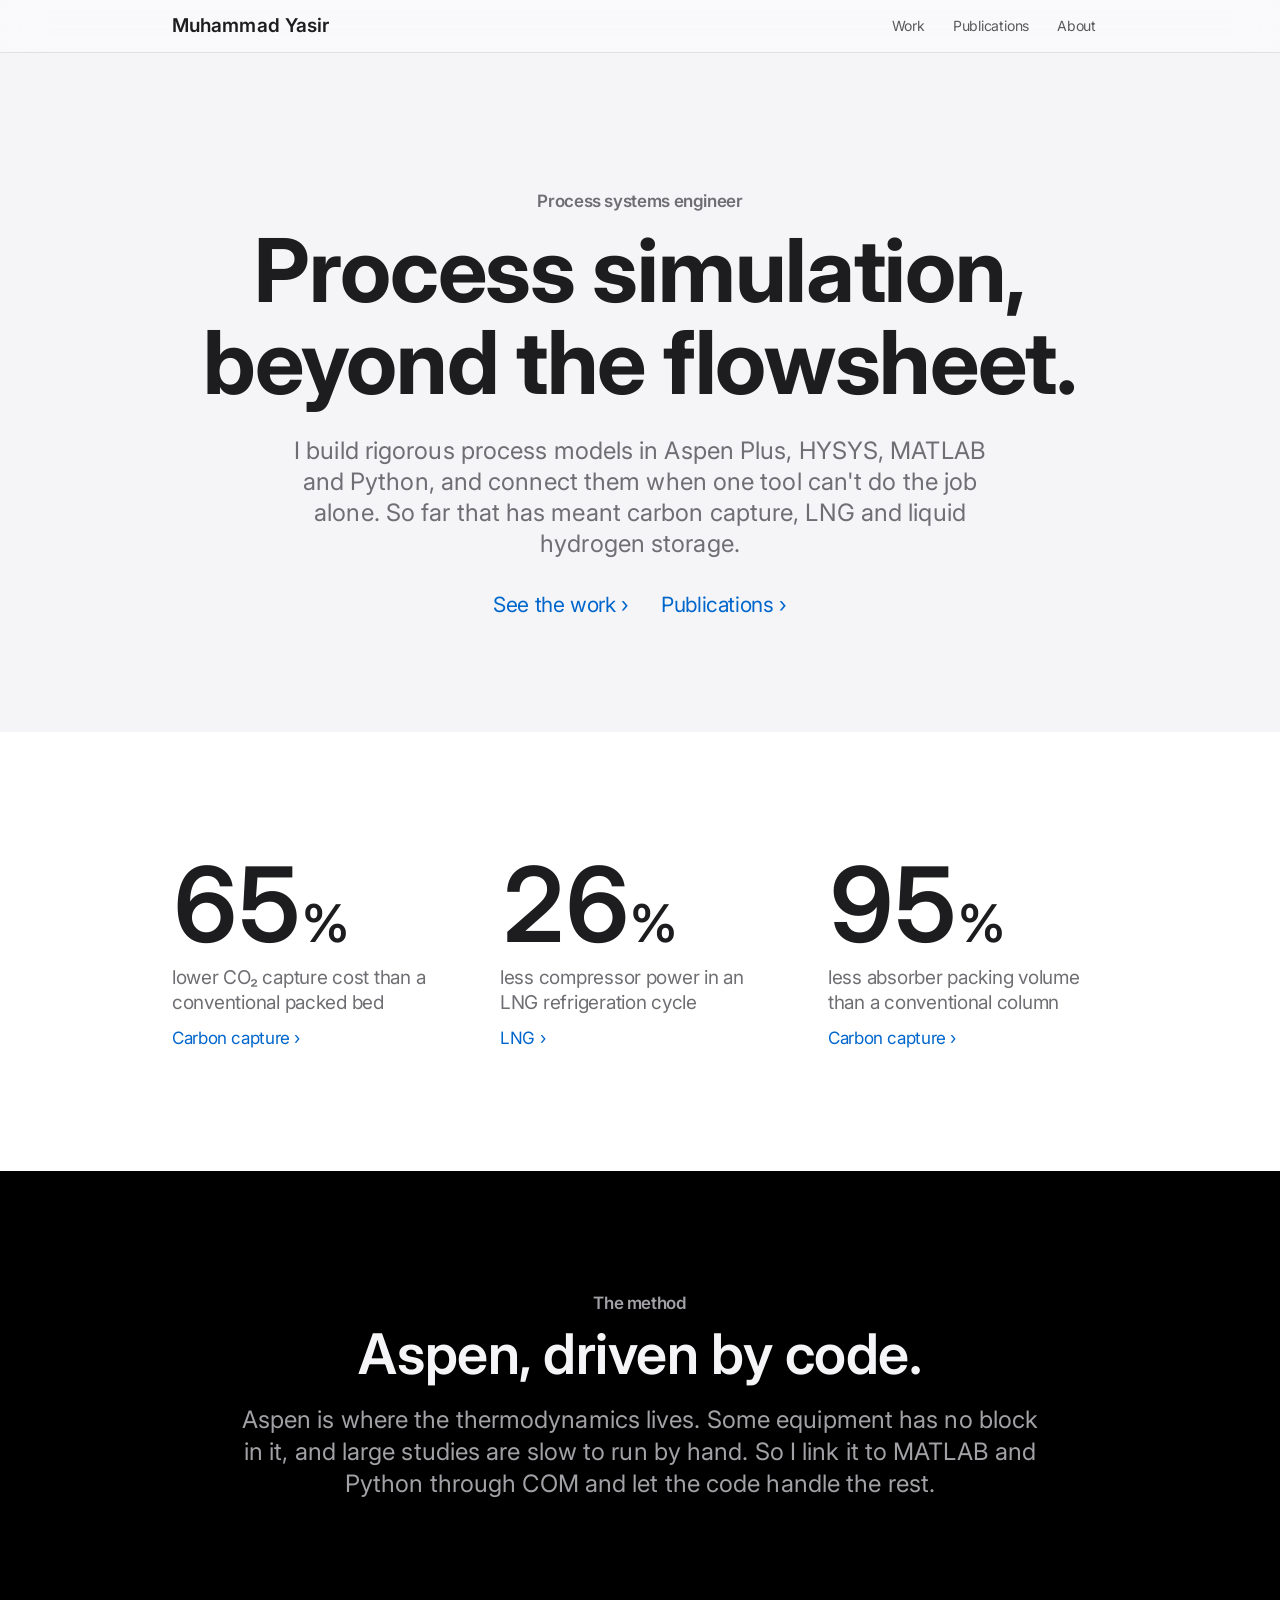
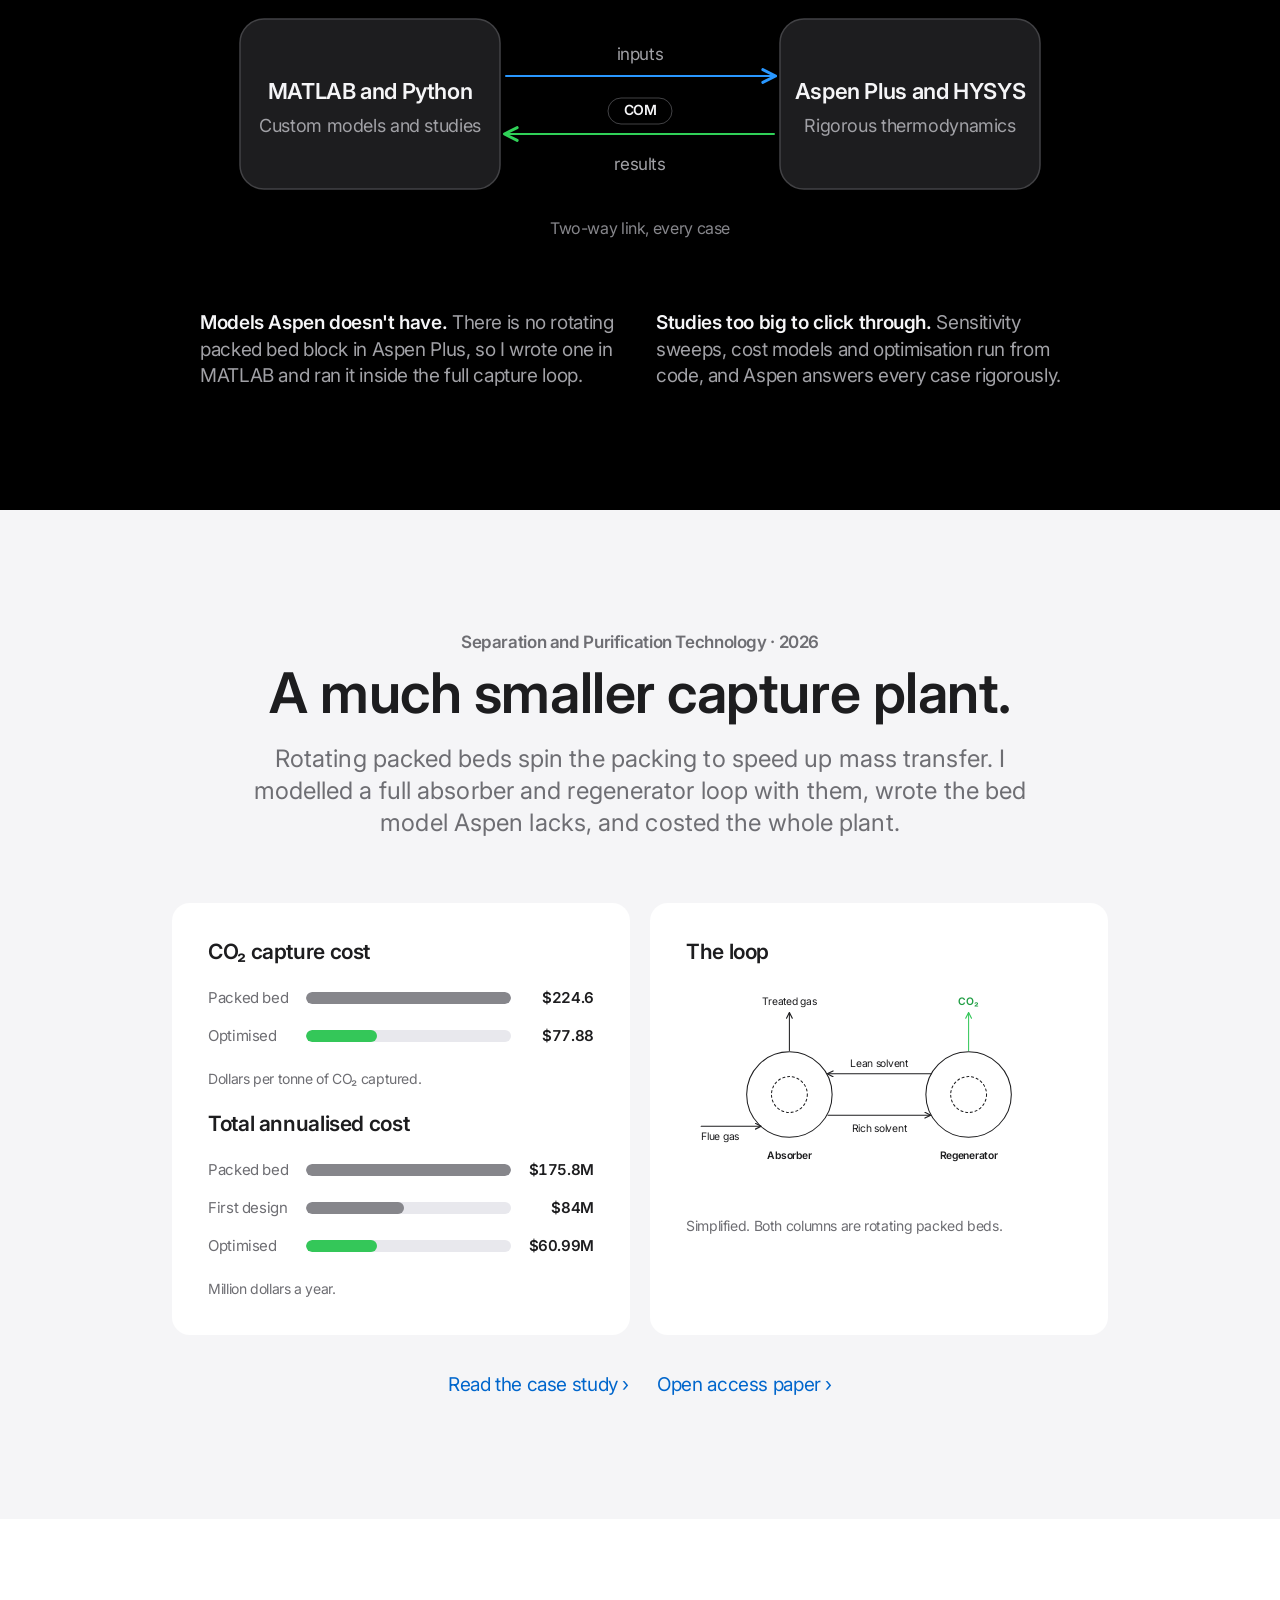
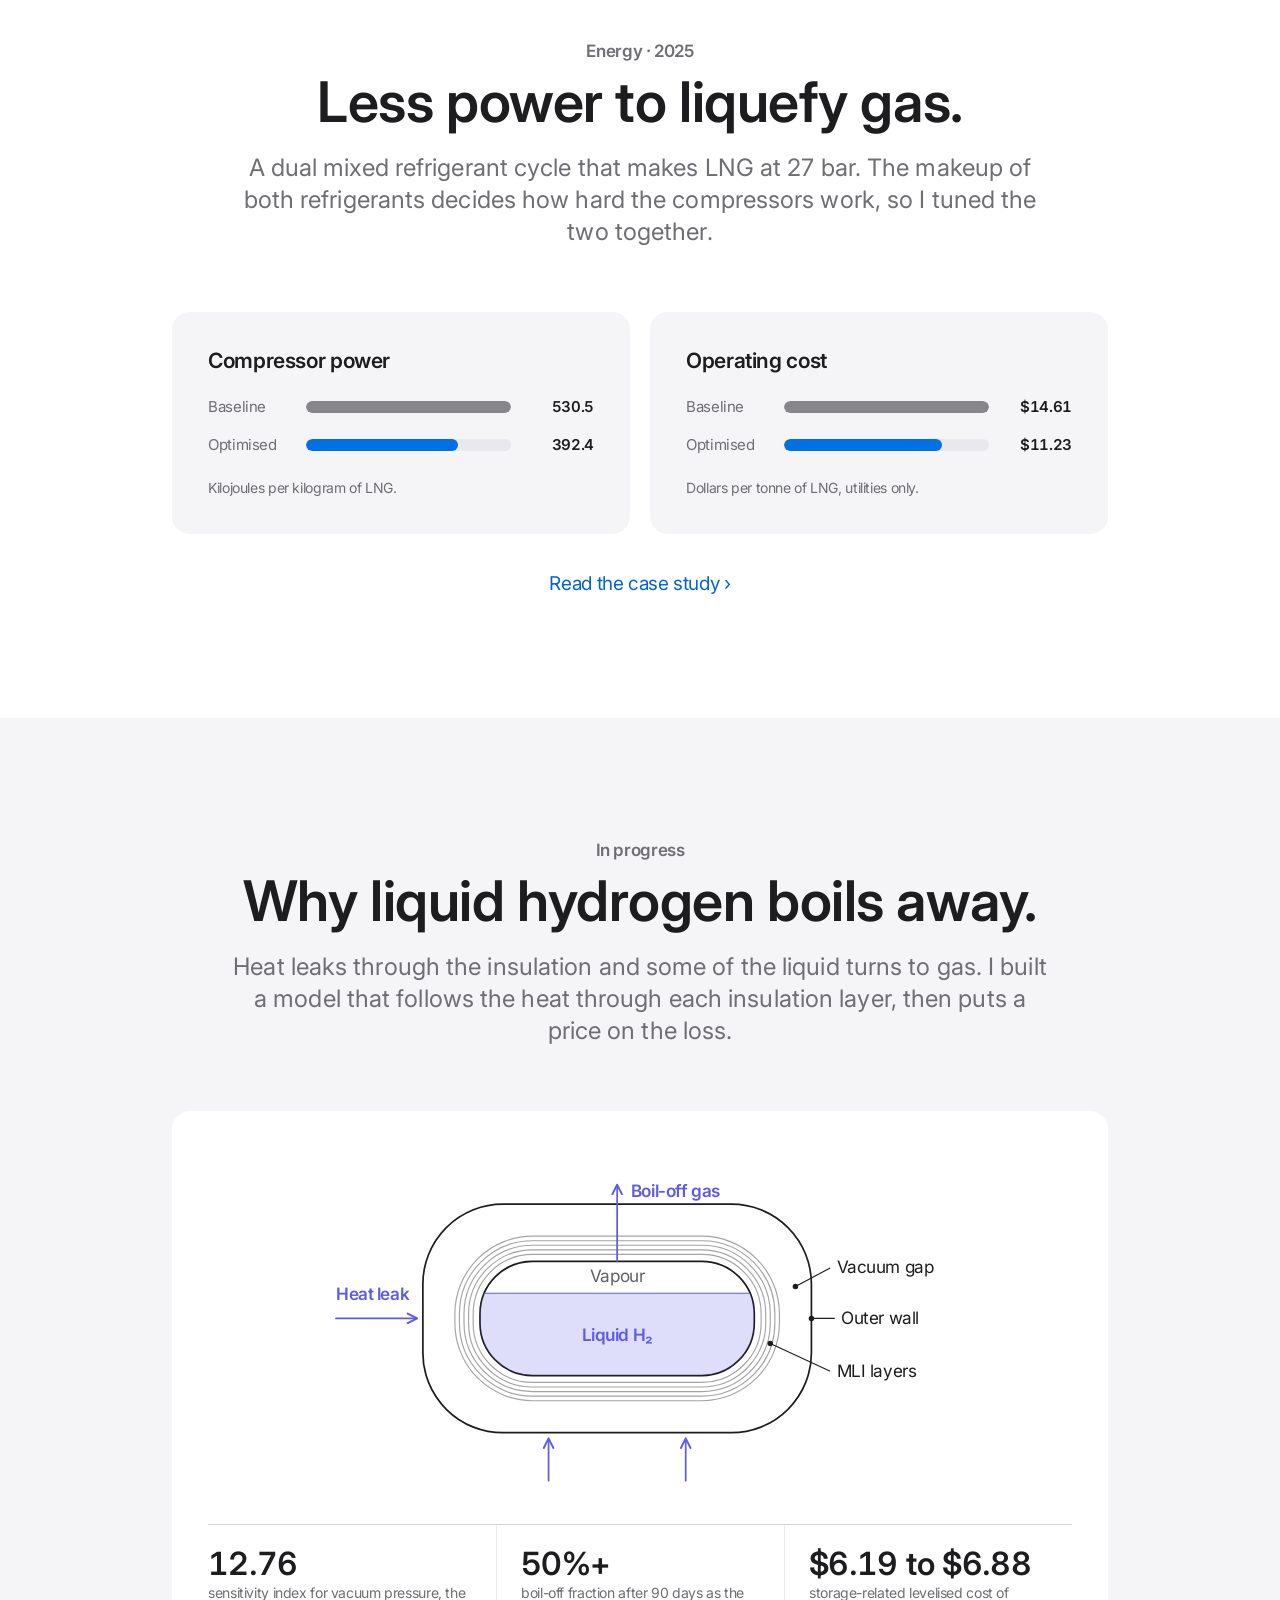
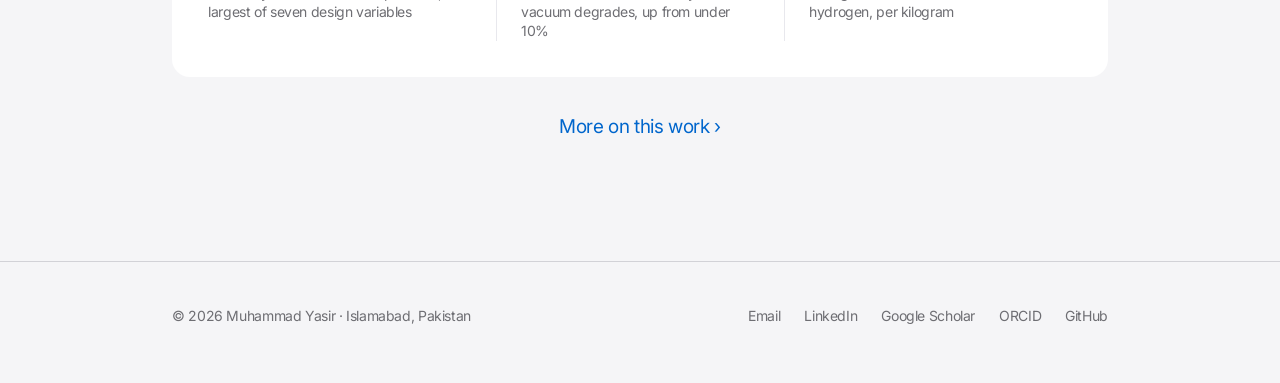
==== commit 54db819c: "Remove CV tab and cv.pdf from the site" ====
--- a/index.html
+++ b/index.html
@@ -25,7 +25,7 @@
 <a class="skip" href="#main">Skip to content</a>
 <header class="nav"><div class="nav-in">
   <a class="brand" href="./">Muhammad Yasir</a>
-  <nav aria-label="Main"><a href="#work">Work</a><a href="publications/">Publications</a><a href="about/">About</a><a href="cv.pdf">CV</a></nav>
+  <nav aria-label="Main"><a href="#work">Work</a><a href="publications/">Publications</a><a href="about/">About</a></nav>
 </div></header>
 
 <main id="main">
